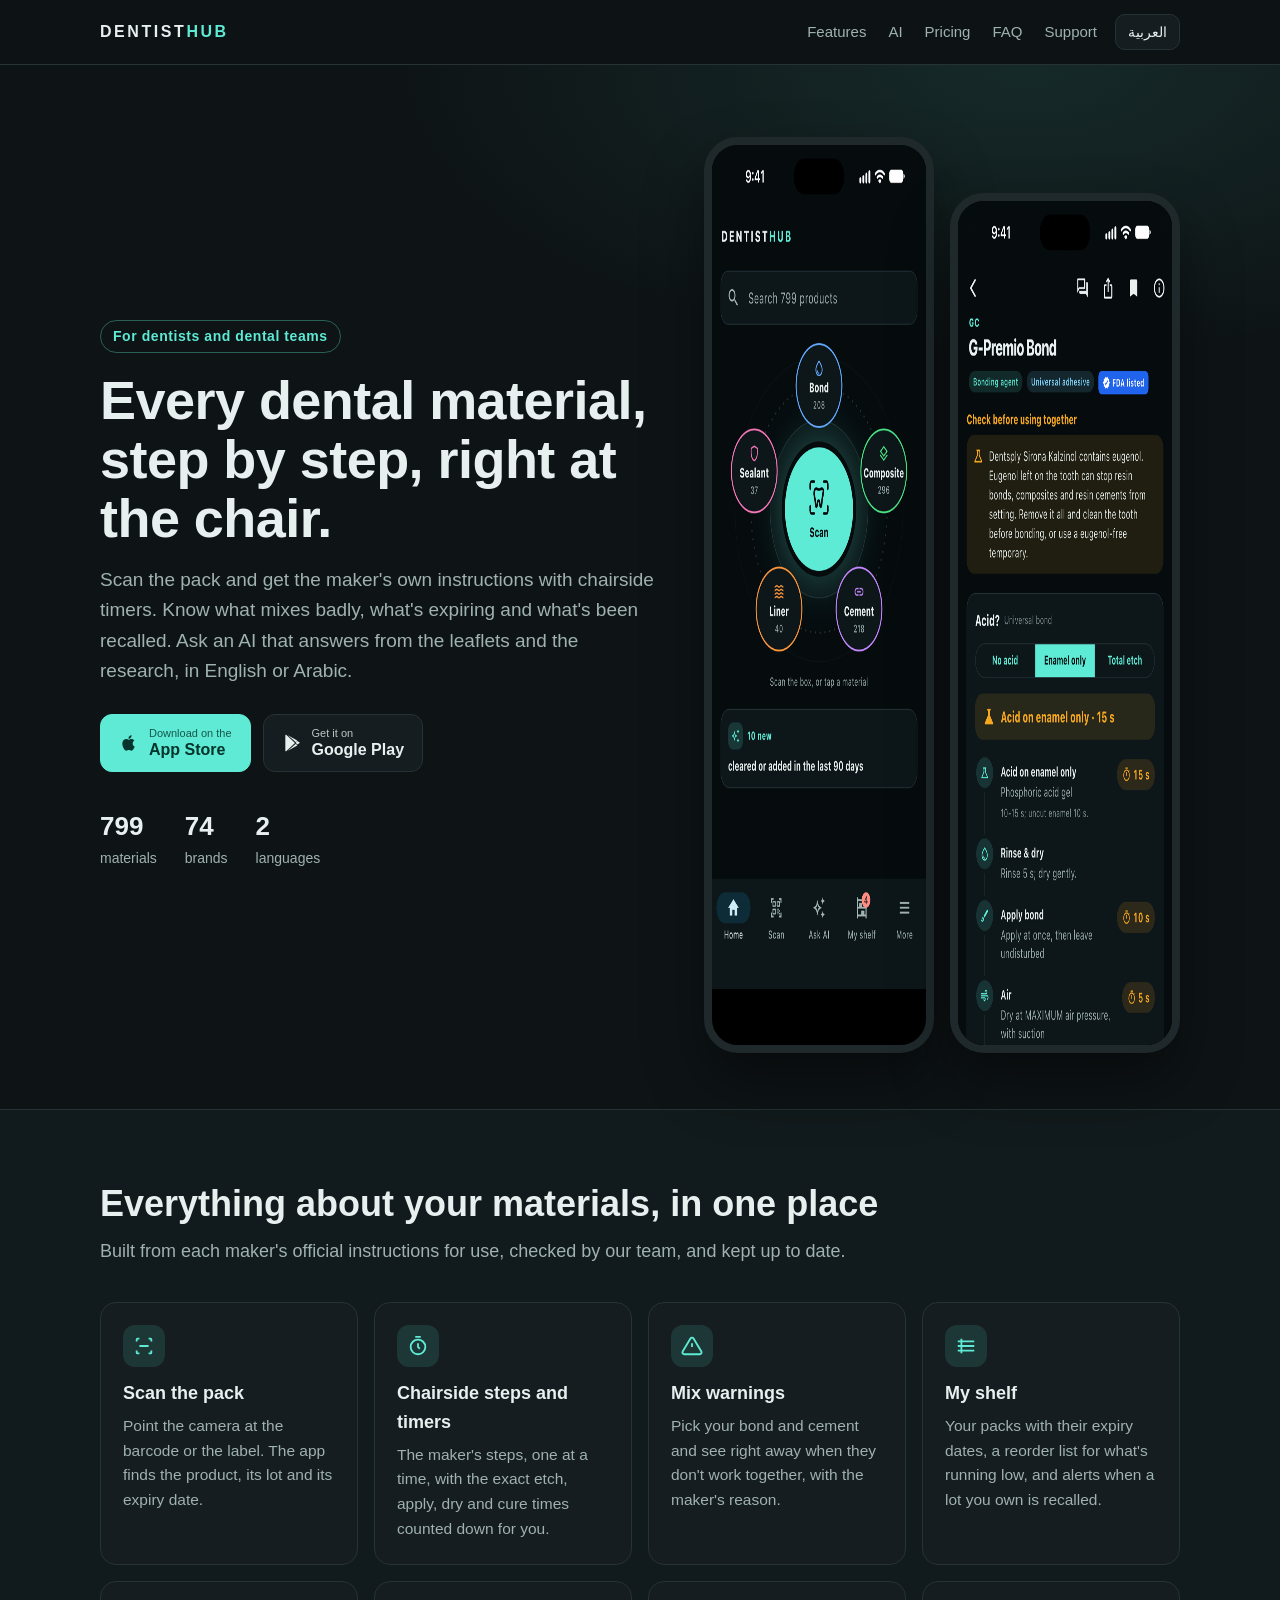
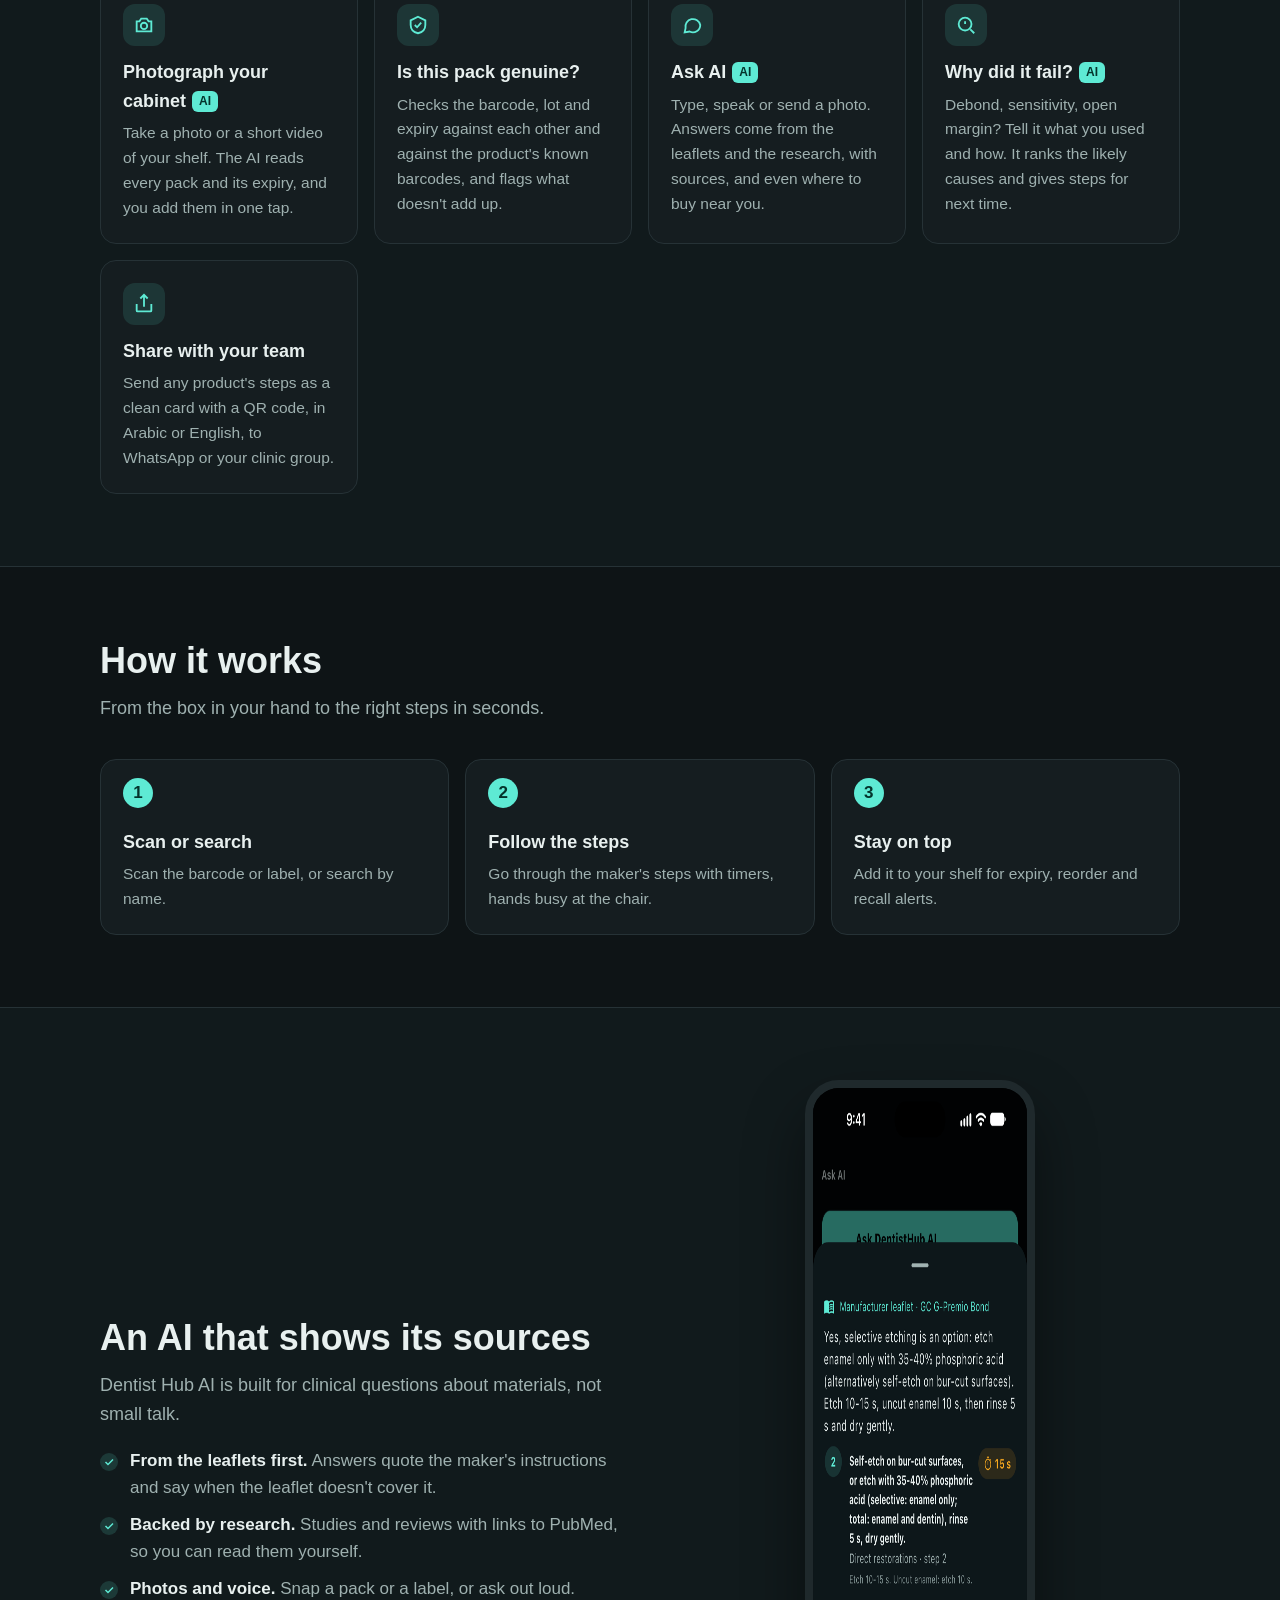
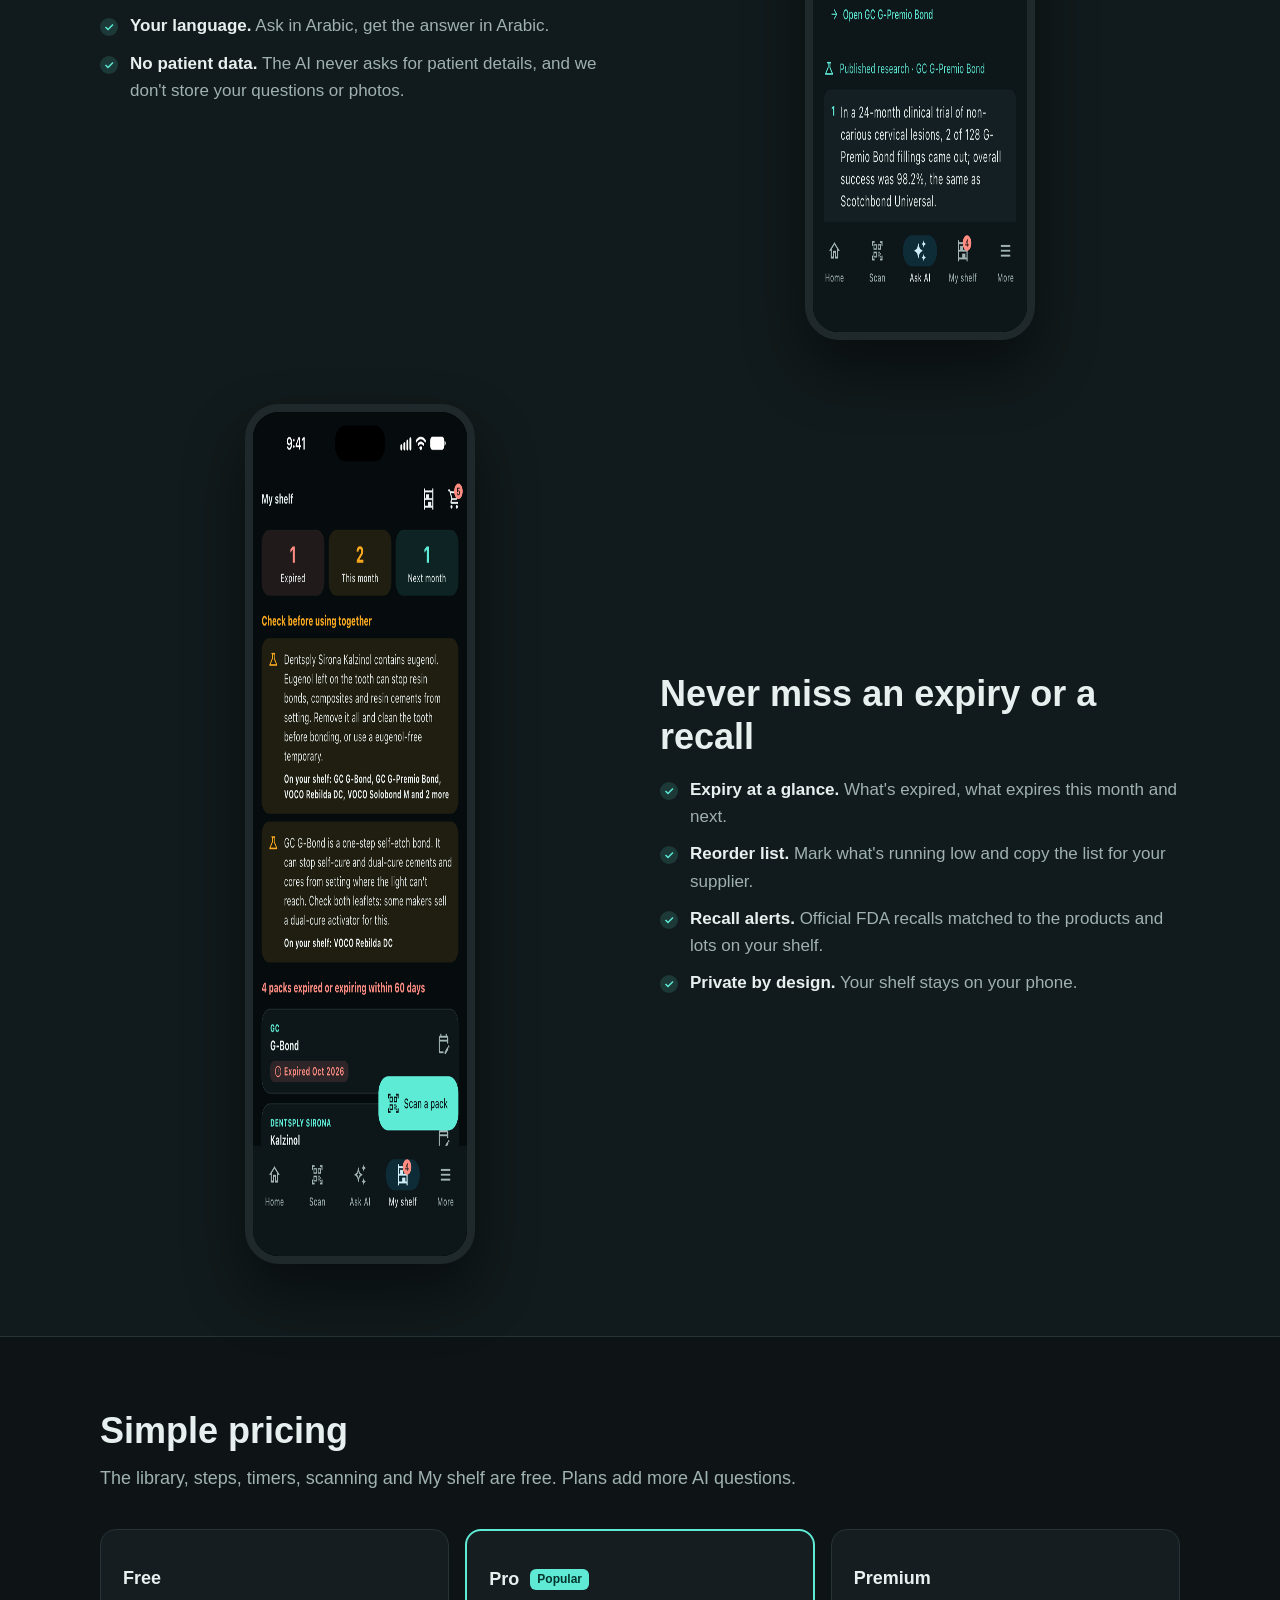
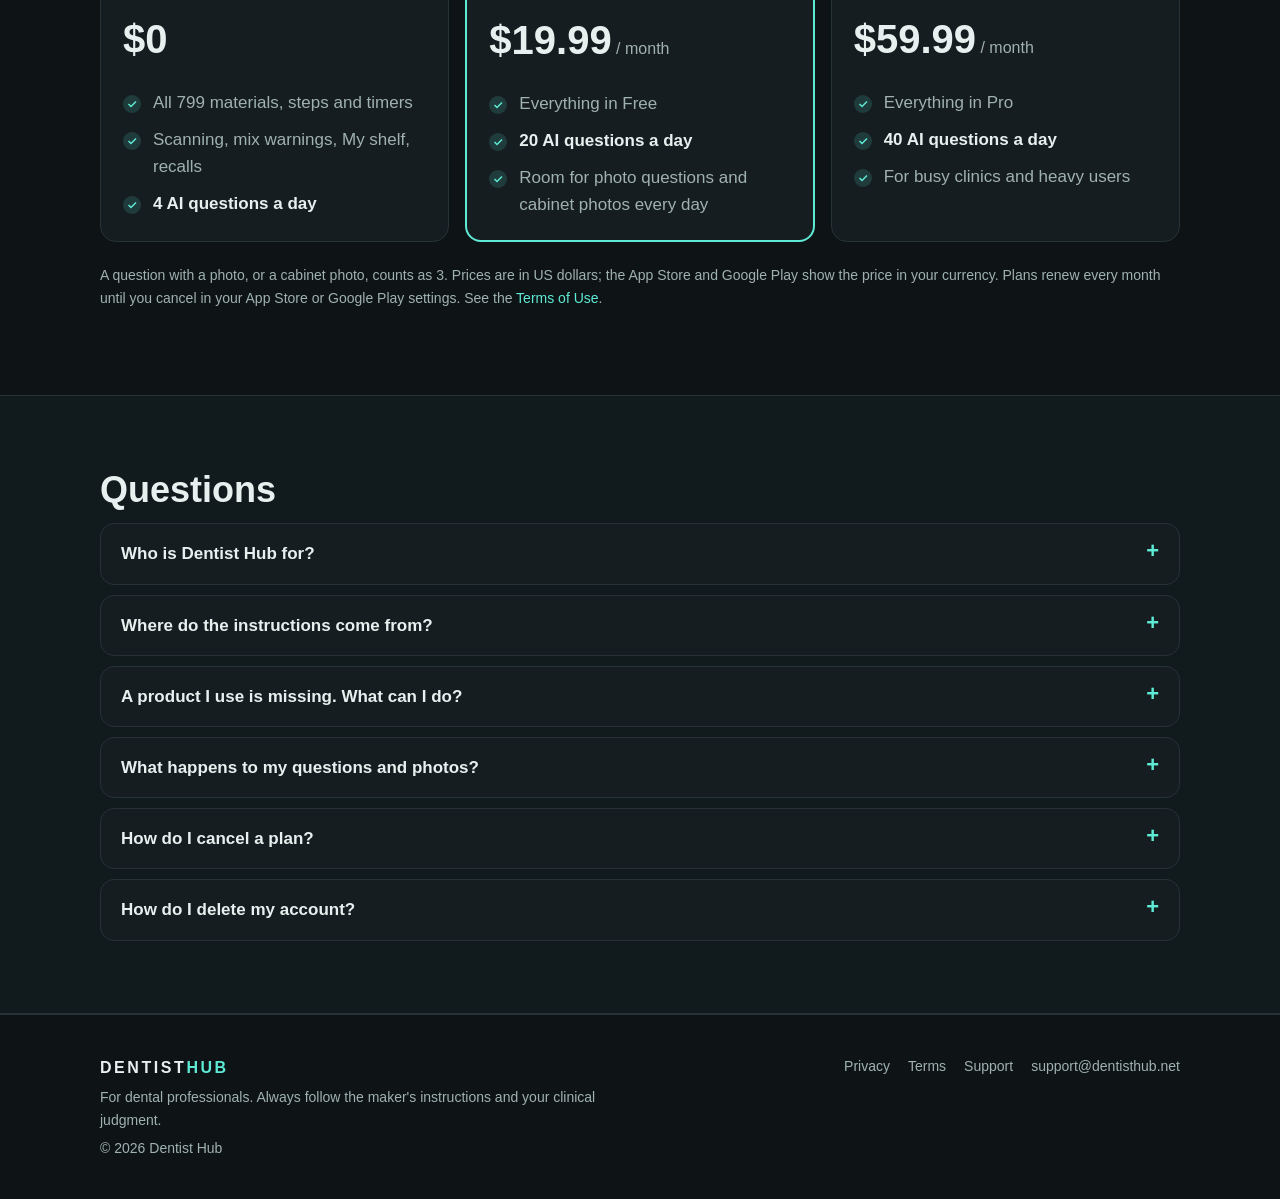
==== index.html @ 5b574383 "Dentist Hub website" ====
<!doctype html>
<html lang="en" dir="ltr">
<head>
<meta charset="utf-8">
<meta name="viewport" content="width=device-width,initial-scale=1">
<title>Dentist Hub: every dental material, step by step</title>
<meta name="title-en" content="Dentist Hub: every dental material, step by step">
<meta name="title-ar" content="Dentist Hub: كل مادة سنية، خطوة بخطوة">
<meta name="description" content="Scan a dental material and get the maker's steps with chairside timers. 799 materials from 74 brands, mix warnings, expiry and recall alerts, and an AI that answers from the leaflets and the research. English and Arabic.">
<meta name="theme-color" content="#0E1416">
<meta property="og:title" content="Dentist Hub">
<meta property="og:description" content="Every dental material, step by step, right at the chair.">
<meta property="og:image" content="https://dentisthub.net/img/og.png">
<link rel="icon" href="img/icon.png">
<link rel="apple-touch-icon" href="img/icon.png">
<link rel="stylesheet" href="site.css">
<script src="site.js"></script>
</head>
<body>

<header class="top"><div class="wrap">
  <a class="mark" href="/">DENTIST<b>HUB</b></a>
  <nav class="links">
    <a href="#features"><span lang="en">Features</span><span lang="ar">المزايا</span></a>
    <a href="#ai"><span lang="en">AI</span><span lang="ar">الذكاء الاصطناعي</span></a>
    <a href="#pricing"><span lang="en">Pricing</span><span lang="ar">الأسعار</span></a>
    <a href="#faq"><span lang="en">FAQ</span><span lang="ar">أسئلة</span></a>
    <a href="support.html"><span lang="en">Support</span><span lang="ar">الدعم</span></a>
  </nav>
  <button class="lang" data-lang-toggle type="button"><span lang="en">العربية</span><span lang="ar">English</span></button>
</div></header>

<main>
<section class="hero"><div class="wrap">
  <div>
    <span class="eyebrow"><span lang="en">For dentists and dental teams</span><span lang="ar">لأطباء الأسنان وفرقهم</span></span>
    <h1><span lang="en">Every dental material, step by step, right at the chair.</span><span lang="ar">كل مادة سنية، خطوة بخطوة، عند الكرسي.</span></h1>
    <p class="lead">
      <span lang="en">Scan the pack and get the maker's own instructions with chairside timers. Know what mixes badly, what's expiring and what's been recalled. Ask an AI that answers from the leaflets and the research, in English or Arabic.</span>
      <span lang="ar">امسح العبوة واحصل على تعليمات الشركة المصنّعة نفسها مع مؤقتات عند الكرسي. اعرف ما لا يتوافق معًا، وما تقترب صلاحيته من الانتهاء، وما تم سحبه. واسأل ذكاءً اصطناعيًا يجيب من النشرات والأبحاث، بالعربية أو الإنجليزية.</span>
    </p>
    <div class="btns">
      <a class="btn primary" href="https://apps.apple.com/app/id6832690098">
        <svg viewBox="0 0 24 24" fill="currentColor" aria-hidden="true"><path d="M16.4 12.6c0-2.4 2-3.5 2-3.6-1.1-1.6-2.8-1.8-3.4-1.8-1.4-.1-2.8.9-3.5.9-.7 0-1.8-.9-3-.8-1.5 0-3 .9-3.8 2.3-1.6 2.8-.4 7 1.2 9.3.8 1.1 1.7 2.4 2.9 2.3 1.2 0 1.6-.7 3-.7s1.8.7 3 .7c1.3 0 2.1-1.1 2.8-2.3.9-1.3 1.3-2.6 1.3-2.6s-2.5-1-2.5-3.7zM14.1 5.6c.6-.8 1.1-1.9 1-3-.9 0-2.1.6-2.7 1.4-.6.7-1.1 1.8-1 2.9 1 .1 2.1-.5 2.7-1.3z"/></svg>
        <span><small lang="en">Download on the</small><small lang="ar">حمّله من</small>App Store</span>
      </a>
      <a class="btn" href="https://play.google.com/store/apps/details?id=app.dentisthub.dentist_hub">
        <svg viewBox="0 0 24 24" fill="currentColor" aria-hidden="true"><path d="M4 2.8v18.4c0 .5.5.8 1 .6l10.6-9.7L5 2.2c-.5-.2-1 .1-1 .6zm12.7 8.3L7 2.6l11.3 6.5-1.6 2zm0 1.8l1.6 2L7 21.4l9.7-8.5zm4.1-1.7l-2.5-1.5-1.8 2.1 1.8 2.1 2.5-1.5c.6-.3.6-.9 0-1.2z"/></svg>
        <span><small lang="en">Get it on</small><small lang="ar">احصل عليه من</small>Google Play</span>
      </a>
    </div>
    <div class="stats">
      <div><strong>799</strong><span lang="en">materials</span><span lang="ar">مادة</span></div>
      <div><strong>74</strong><span lang="en">brands</span><span lang="ar">علامة تجارية</span></div>
      <div><strong>2</strong><span lang="en">languages</span><span lang="ar">لغتان</span></div>
    </div>
  </div>
  <div class="phones">
    <div class="phone"><img src="img/screen-home.png" alt="Dentist Hub home screen" width="390" height="844"></div>
    <div class="phone"><img src="img/screen-steps.png" alt="A product's chairside steps with timers" width="390" height="844"></div>
  </div>
</div></section>

<section id="features" class="alt"><div class="wrap">
  <h2><span lang="en">Everything about your materials, in one place</span><span lang="ar">كل ما يخص موادك في مكان واحد</span></h2>
  <p class="sub"><span lang="en">Built from each maker's official instructions for use, checked by our team, and kept up to date.</span><span lang="ar">مبني على تعليمات الاستخدام الرسمية لكل شركة مصنّعة، يراجعه فريقنا ويُحدَّث باستمرار.</span></p>
  <div class="grid">
    <div class="card"><div class="icon"><svg viewBox="0 0 24 24" fill="none" stroke="currentColor" stroke-width="2"><path d="M4 7V5a1 1 0 011-1h2M17 4h2a1 1 0 011 1v2M20 17v2a1 1 0 01-1 1h-2M7 20H5a1 1 0 01-1-1v-2M7 12h10"/></svg></div>
      <h3><span lang="en">Scan the pack</span><span lang="ar">امسح العبوة</span></h3>
      <p><span lang="en">Point the camera at the barcode or the label. The app finds the product, its lot and its expiry date.</span><span lang="ar">وجّه الكاميرا إلى الباركود أو الملصق، فيتعرّف التطبيق على المنتج ورقم التشغيلة وتاريخ الصلاحية.</span></p></div>
    <div class="card"><div class="icon"><svg viewBox="0 0 24 24" fill="none" stroke="currentColor" stroke-width="2"><circle cx="12" cy="13" r="8"/><path d="M12 9v4l2 2M9 2h6"/></svg></div>
      <h3><span lang="en">Chairside steps and timers</span><span lang="ar">خطوات ومؤقتات عند الكرسي</span></h3>
      <p><span lang="en">The maker's steps, one at a time, with the exact etch, apply, dry and cure times counted down for you.</span><span lang="ar">خطوات الشركة المصنّعة واحدة تلو الأخرى، مع أوقات التخريش والتطبيق والتجفيف والتصليب بعدّ تنازلي.</span></p></div>
    <div class="card"><div class="icon"><svg viewBox="0 0 24 24" fill="none" stroke="currentColor" stroke-width="2"><path d="M12 9v4M12 17h.01M10.3 3.9L1.8 18a2 2 0 001.7 3h17a2 2 0 001.7-3L13.7 3.9a2 2 0 00-3.4 0z"/></svg></div>
      <h3><span lang="en">Mix warnings</span><span lang="ar">تنبيهات عدم التوافق</span></h3>
      <p><span lang="en">Pick your bond and cement and see right away when they don't work together, with the maker's reason.</span><span lang="ar">اختر اللاصق والإسمنت وشاهد فورًا إن كانا لا يعملان معًا، مع سبب الشركة المصنّعة.</span></p></div>
    <div class="card"><div class="icon"><svg viewBox="0 0 24 24" fill="none" stroke="currentColor" stroke-width="2"><path d="M3 7h18M3 12h18M3 17h18M7 4v16"/></svg></div>
      <h3><span lang="en">My shelf</span><span lang="ar">رفّي</span></h3>
      <p><span lang="en">Your packs with their expiry dates, a reorder list for what's running low, and alerts when a lot you own is recalled.</span><span lang="ar">عبواتك وتواريخ صلاحيتها، وقائمة إعادة طلب لما يوشك على النفاد، وتنبيه إذا سُحبت تشغيلة لديك.</span></p></div>
    <div class="card"><div class="icon"><svg viewBox="0 0 24 24" fill="none" stroke="currentColor" stroke-width="2"><path d="M4 8h3l2-3h6l2 3h3v11H4z"/><circle cx="12" cy="13" r="3.5"/></svg></div>
      <h3><span lang="en">Photograph your cabinet</span><span class="tag">AI</span><span lang="ar">صوّر خزانتك</span></h3>
      <p><span lang="en">Take a photo or a short video of your shelf. The AI reads every pack and its expiry, and you add them in one tap.</span><span lang="ar">التقط صورة أو فيديو قصيرًا لرفّك. يقرأ الذكاء الاصطناعي كل عبوة وتاريخ صلاحيتها، وتضيفها بلمسة واحدة.</span></p></div>
    <div class="card"><div class="icon"><svg viewBox="0 0 24 24" fill="none" stroke="currentColor" stroke-width="2"><path d="M12 3l8 4v5c0 5-3.5 8-8 9-4.5-1-8-4-8-9V7z"/><path d="M8.5 12l2.5 2.5 4.5-5"/></svg></div>
      <h3><span lang="en">Is this pack genuine?</span><span lang="ar">هل هذه العبوة أصلية؟</span></h3>
      <p><span lang="en">Checks the barcode, lot and expiry against each other and against the product's known barcodes, and flags what doesn't add up.</span><span lang="ar">يطابق الباركود ورقم التشغيلة وتاريخ الصلاحية مع بعضها ومع الباركودات المعروفة للمنتج، وينبّهك لما لا يتطابق.</span></p></div>
    <div class="card"><div class="icon"><svg viewBox="0 0 24 24" fill="none" stroke="currentColor" stroke-width="2"><path d="M21 12a8 8 0 01-11.6 7.1L4 20l1-4.6A8 8 0 1121 12z"/></svg></div>
      <h3><span lang="en">Ask AI</span><span class="tag">AI</span><span lang="ar">اسأل الذكاء الاصطناعي</span></h3>
      <p><span lang="en">Type, speak or send a photo. Answers come from the leaflets and the research, with sources, and even where to buy near you.</span><span lang="ar">اكتب أو تحدّث أو أرسل صورة. تأتي الإجابات من النشرات والأبحاث مع المصادر، وحتى أماكن الشراء القريبة منك.</span></p></div>
    <div class="card"><div class="icon"><svg viewBox="0 0 24 24" fill="none" stroke="currentColor" stroke-width="2"><circle cx="11" cy="11" r="7"/><path d="M21 21l-4.3-4.3M11 8v3M11 14h.01"/></svg></div>
      <h3><span lang="en">Why did it fail?</span><span class="tag">AI</span><span lang="ar">لماذا فشلت الحشوة؟</span></h3>
      <p><span lang="en">Debond, sensitivity, open margin? Tell it what you used and how. It ranks the likely causes and gives steps for next time.</span><span lang="ar">انفصال أو حساسية أو حافة مفتوحة؟ أخبره بما استخدمت وكيف، فيرتّب الأسباب المحتملة ويعطيك خطوات للمرة القادمة.</span></p></div>
    <div class="card"><div class="icon"><svg viewBox="0 0 24 24" fill="none" stroke="currentColor" stroke-width="2"><path d="M4 12v7a1 1 0 001 1h14a1 1 0 001-1v-7M16 6l-4-4-4 4M12 2v13"/></svg></div>
      <h3><span lang="en">Share with your team</span><span lang="ar">شاركها مع فريقك</span></h3>
      <p><span lang="en">Send any product's steps as a clean card with a QR code, in Arabic or English, to WhatsApp or your clinic group.</span><span lang="ar">أرسل خطوات أي منتج كبطاقة أنيقة مع رمز QR، بالعربية أو الإنجليزية، إلى واتساب أو مجموعة عيادتك.</span></p></div>
  </div>
</div></section>

<section><div class="wrap">
  <h2><span lang="en">How it works</span><span lang="ar">كيف يعمل</span></h2>
  <p class="sub"><span lang="en">From the box in your hand to the right steps in seconds.</span><span lang="ar">من العبوة في يدك إلى الخطوات الصحيحة في ثوانٍ.</span></p>
  <div class="steps">
    <div class="card step"><h3><span lang="en">Scan or search</span><span lang="ar">امسح أو ابحث</span></h3><p><span lang="en">Scan the barcode or label, or search by name.</span><span lang="ar">امسح الباركود أو الملصق، أو ابحث بالاسم.</span></p></div>
    <div class="card step"><h3><span lang="en">Follow the steps</span><span lang="ar">اتبع الخطوات</span></h3><p><span lang="en">Go through the maker's steps with timers, hands busy at the chair.</span><span lang="ar">اتبع خطوات الشركة المصنّعة مع المؤقتات ويداك مشغولتان عند الكرسي.</span></p></div>
    <div class="card step"><h3><span lang="en">Stay on top</span><span lang="ar">ابقَ على اطلاع</span></h3><p><span lang="en">Add it to your shelf for expiry, reorder and recall alerts.</span><span lang="ar">أضفها إلى رفّك لتنبيهات الصلاحية وإعادة الطلب والسحب.</span></p></div>
  </div>
</div></section>

<section id="ai" class="alt"><div class="wrap">
  <div class="split">
    <div>
      <h2><span lang="en">An AI that shows its sources</span><span lang="ar">ذكاء اصطناعي يُظهر مصادره</span></h2>
      <p class="sub" style="margin-bottom:0"><span lang="en">Dentist Hub AI is built for clinical questions about materials, not small talk.</span><span lang="ar">ذكاء Dentist Hub الاصطناعي مصمّم للأسئلة السريرية عن المواد، لا للدردشة.</span></p>
      <ul class="checks">
        <li><span lang="en"><b>From the leaflets first.</b> Answers quote the maker's instructions and say when the leaflet doesn't cover it.</span><span lang="ar"><b>من النشرات أولًا.</b> تقتبس الإجابات تعليمات الشركة المصنّعة وتقول إن لم تذكر النشرة ذلك.</span></li>
        <li><span lang="en"><b>Backed by research.</b> Studies and reviews with links to PubMed, so you can read them yourself.</span><span lang="ar"><b>مدعوم بالأبحاث.</b> دراسات ومراجعات مع روابط PubMed لتقرأها بنفسك.</span></li>
        <li><span lang="en"><b>Photos and voice.</b> Snap a pack or a label, or ask out loud.</span><span lang="ar"><b>صور وصوت.</b> صوّر عبوة أو ملصقًا، أو اسأل بصوتك.</span></li>
        <li><span lang="en"><b>Your language.</b> Ask in Arabic, get the answer in Arabic.</span><span lang="ar"><b>بلغتك.</b> اسأل بالعربية واحصل على الإجابة بالعربية.</span></li>
        <li><span lang="en"><b>No patient data.</b> The AI never asks for patient details, and we don't store your questions or photos.</span><span lang="ar"><b>بدون بيانات مرضى.</b> لا يطلب الذكاء الاصطناعي أي بيانات عن المرضى، ولا نحفظ أسئلتك أو صورك.</span></li>
      </ul>
    </div>
    <div class="phone"><img src="img/screen-ai.png" alt="An AI answer with steps and sources" width="390" height="844"></div>
  </div>
  <div class="split flip">
    <div class="phone"><img src="img/screen-shelf.png" alt="My shelf with expiry dates" width="390" height="844"></div>
    <div>
      <h2><span lang="en">Never miss an expiry or a recall</span><span lang="ar">لا تفوّت انتهاء صلاحية أو سحب منتج</span></h2>
      <ul class="checks">
        <li><span lang="en"><b>Expiry at a glance.</b> What's expired, what expires this month and next.</span><span lang="ar"><b>الصلاحية بنظرة.</b> ما انتهت صلاحيته، وما ينتهي هذا الشهر والشهر القادم.</span></li>
        <li><span lang="en"><b>Reorder list.</b> Mark what's running low and copy the list for your supplier.</span><span lang="ar"><b>قائمة إعادة الطلب.</b> علّم ما يوشك على النفاد وانسخ القائمة للمورّد.</span></li>
        <li><span lang="en"><b>Recall alerts.</b> Official FDA recalls matched to the products and lots on your shelf.</span><span lang="ar"><b>تنبيهات السحب.</b> سحوبات FDA الرسمية مطابقة للمنتجات والتشغيلات على رفّك.</span></li>
        <li><span lang="en"><b>Private by design.</b> Your shelf stays on your phone.</span><span lang="ar"><b>خصوصية من الأساس.</b> رفّك يبقى على هاتفك.</span></li>
      </ul>
    </div>
  </div>
</div></section>

<section id="pricing"><div class="wrap">
  <h2><span lang="en">Simple pricing</span><span lang="ar">أسعار بسيطة</span></h2>
  <p class="sub"><span lang="en">The library, steps, timers, scanning and My shelf are free. Plans add more AI questions.</span><span lang="ar">المكتبة والخطوات والمؤقتات والمسح ورفّي مجانية. الخطط تضيف أسئلة ذكاء اصطناعي أكثر.</span></p>
  <div class="plans">
    <div class="card plan">
      <h3><span lang="en">Free</span><span lang="ar">مجاني</span></h3>
      <div class="price">$0</div>
      <ul class="checks">
        <li><span lang="en">All 799 materials, steps and timers</span><span lang="ar">جميع المواد الـ799 وخطواتها ومؤقتاتها</span></li>
        <li><span lang="en">Scanning, mix warnings, My shelf, recalls</span><span lang="ar">المسح وتنبيهات التوافق ورفّي والسحوبات</span></li>
        <li><span lang="en"><b>4 AI questions a day</b></span><span lang="ar"><b>4 أسئلة ذكاء اصطناعي يوميًا</b></span></li>
      </ul>
    </div>
    <div class="card plan best">
      <h3><span lang="en">Pro</span><span lang="ar">برو</span> <span class="tag"><span lang="en">Popular</span><span lang="ar">الأكثر طلبًا</span></span></h3>
      <div class="price">$19.99<small><span lang="en"> / month</span><span lang="ar"> / شهريًا</span></small></div>
      <ul class="checks">
        <li><span lang="en">Everything in Free</span><span lang="ar">كل ما في المجاني</span></li>
        <li><span lang="en"><b>20 AI questions a day</b></span><span lang="ar"><b>20 سؤال ذكاء اصطناعي يوميًا</b></span></li>
        <li><span lang="en">Room for photo questions and cabinet photos every day</span><span lang="ar">مساحة لأسئلة الصور وتصوير الخزانة كل يوم</span></li>
      </ul>
    </div>
    <div class="card plan">
      <h3><span lang="en">Premium</span><span lang="ar">بريميوم</span></h3>
      <div class="price">$59.99<small><span lang="en"> / month</span><span lang="ar"> / شهريًا</span></small></div>
      <ul class="checks">
        <li><span lang="en">Everything in Pro</span><span lang="ar">كل ما في برو</span></li>
        <li><span lang="en"><b>40 AI questions a day</b></span><span lang="ar"><b>40 سؤال ذكاء اصطناعي يوميًا</b></span></li>
        <li><span lang="en">For busy clinics and heavy users</span><span lang="ar">للعيادات المزدحمة والاستخدام المكثّف</span></li>
      </ul>
    </div>
  </div>
  <p class="fine"><span lang="en">A question with a photo, or a cabinet photo, counts as 3. Prices are in US dollars; the App Store and Google Play show the price in your currency. Plans renew every month until you cancel in your App Store or Google Play settings. See the <a href="terms.html">Terms of Use</a>.</span><span lang="ar">السؤال الذي يتضمن صورة، أو تصوير الخزانة، يُحسب بثلاثة أسئلة. الأسعار بالدولار الأمريكي، ويعرض App Store وGoogle Play السعر بعملتك. تتجدد الخطط شهريًا حتى تلغيها من إعدادات App Store أو Google Play. راجع <a href="terms.html">شروط الاستخدام</a>.</span></p>
</div></section>

<section id="faq" class="alt"><div class="wrap">
  <h2><span lang="en">Questions</span><span lang="ar">أسئلة شائعة</span></h2>
  <details><summary><span lang="en">Who is Dentist Hub for?</span><span lang="ar">لمن Dentist Hub؟</span></summary>
    <p><span lang="en">Dentists, dental students, assistants and clinic teams. It's a reference tool for professionals; it doesn't diagnose and doesn't replace your clinical judgment or the maker's instructions.</span><span lang="ar">لأطباء الأسنان وطلاب طب الأسنان والمساعدين وفرق العيادات. هو أداة مرجعية للمختصين، لا يشخّص ولا يحل محل حكمك السريري أو تعليمات الشركة المصنّعة.</span></p></details>
  <details><summary><span lang="en">Where do the instructions come from?</span><span lang="ar">من أين تأتي التعليمات؟</span></summary>
    <p><span lang="en">From each maker's official instructions for use (the leaflet in the box), checked by our team. Every product page shows its source.</span><span lang="ar">من تعليمات الاستخدام الرسمية لكل شركة مصنّعة (النشرة داخل العلبة)، ويراجعها فريقنا. تعرض كل صفحة منتج مصدرها.</span></p></details>
  <details><summary><span lang="en">A product I use is missing. What can I do?</span><span lang="ar">منتج أستخدمه غير موجود. ماذا أفعل؟</span></summary>
    <p><span lang="en">Tap "Request a product" in the app and add a photo of the box if you can. We add the most requested products first.</span><span lang="ar">اضغط "اطلب منتجًا" في التطبيق وأضف صورة للعلبة إن أمكن. نضيف المنتجات الأكثر طلبًا أولًا.</span></p></details>
  <details><summary><span lang="en">What happens to my questions and photos?</span><span lang="ar">ماذا يحدث لأسئلتي وصوري؟</span></summary>
    <p><span lang="en">They're sent to our AI provider to write the answer and aren't stored by us. We only keep counts, such as how many questions you asked today. Read the <a href="privacy.html">Privacy Policy</a>.</span><span lang="ar">تُرسل إلى مزوّد الذكاء الاصطناعي لكتابة الإجابة ولا نحفظها. نحتفظ فقط بأرقام مثل عدد أسئلتك اليوم. اقرأ <a href="privacy.html">سياسة الخصوصية</a>.</span></p></details>
  <details><summary><span lang="en">How do I cancel a plan?</span><span lang="ar">كيف ألغي الاشتراك؟</span></summary>
    <p><span lang="en">On iPhone: Settings → your name → Subscriptions. On Android: Google Play → Payments and subscriptions → Subscriptions. You keep the plan until the end of the paid month.</span><span lang="ar">على iPhone: الإعدادات ← اسمك ← الاشتراكات. على Android: Google Play ← الدفعات والاشتراكات ← الاشتراكات. يبقى اشتراكك فعّالًا حتى نهاية الشهر المدفوع.</span></p></details>
  <details><summary><span lang="en">How do I delete my account?</span><span lang="ar">كيف أحذف حسابي؟</span></summary>
    <p><span lang="en">In the app: More → My details → Delete my account. Your account and details are deleted from our servers.</span><span lang="ar">في التطبيق: المزيد ← بياناتي ← حذف حسابي. يُحذف حسابك وبياناتك من خوادمنا.</span></p></details>
</div></section>
</main>

<footer class="foot"><div class="wrap">
  <div>
    <a class="mark" href="/">DENTIST<b>HUB</b></a>
    <p><span lang="en">For dental professionals. Always follow the maker's instructions and your clinical judgment.</span><span lang="ar">للمختصين في طب الأسنان. اتبع دائمًا تعليمات الشركة المصنّعة وحكمك السريري.</span></p>
    <p>© <span data-year>2026</span> Dentist Hub</p>
  </div>
  <nav>
    <a href="privacy.html"><span lang="en">Privacy</span><span lang="ar">الخصوصية</span></a>
    <a href="terms.html"><span lang="en">Terms</span><span lang="ar">الشروط</span></a>
    <a href="support.html"><span lang="en">Support</span><span lang="ar">الدعم</span></a>
    <a href="mailto:support@dentisthub.net">support@dentisthub.net</a>
  </nav>
</div></footer>
</body>
</html>
---- site.css ----
/* Dentist Hub website: Night mint, the app's own colours. */
:root {
  --ink: #0E1416; --ink-2: #111A1C; --panel: #151D20; --panel-2: #1C2629; --line: #263236;
  --text: #E8F0EF; --muted: #9FB1B0; --mint: #5EEAD4; --mint-ink: #04342C; --amber: #F5A524;
  --radius: 16px; --max: 1120px;
}
* { box-sizing: border-box; }
html { scroll-behavior: smooth; }
body {
  margin: 0; background: var(--ink); color: var(--text);
  font: 17px/1.6 -apple-system, BlinkMacSystemFont, "Segoe UI", Roboto, "Noto Sans Arabic", "Geeza Pro", sans-serif;
  -webkit-font-smoothing: antialiased;
}
html[lang=en] body [lang=ar], html[lang=ar] body [lang=en] { display: none !important; }
a { color: var(--mint); text-decoration: none; }
a:hover { text-decoration: underline; }
img { max-width: 100%; display: block; }
.wrap { max-width: var(--max); margin: 0 auto; padding: 0 20px; }

/* Header */
header.top { position: sticky; top: 0; z-index: 10; background: rgba(14, 20, 22, .88); backdrop-filter: saturate(140%) blur(10px); border-bottom: 1px solid var(--line); }
header.top .wrap { display: flex; align-items: center; gap: 18px; height: 64px; }
.mark { font-weight: 900; letter-spacing: .16em; font-size: 16px; color: var(--text); direction: ltr; white-space: nowrap; }
.mark b { color: var(--mint); font-weight: 900; }
.mark:hover { text-decoration: none; }
nav.links { display: flex; gap: 22px; margin-inline-start: auto; font-size: 15px; }
nav.links a { color: var(--muted); }
nav.links a:hover { color: var(--text); text-decoration: none; }
.lang { background: var(--panel); color: var(--text); border: 1px solid var(--line); border-radius: 10px; padding: 6px 12px; font: inherit; font-size: 14px; cursor: pointer; }
.lang:hover { border-color: var(--mint); }
@media (max-width: 760px) { nav.links { display: none; } .lang { margin-inline-start: auto; } }

/* Buttons */
.btns { display: flex; gap: 12px; flex-wrap: wrap; }
.btn { display: inline-flex; align-items: center; gap: 10px; border-radius: 12px; padding: 12px 18px; font-weight: 700; font-size: 16px; border: 1px solid var(--line); color: var(--text); background: var(--panel); }
.btn:hover { text-decoration: none; border-color: var(--mint); }
.btn.primary { background: var(--mint); color: var(--mint-ink); border-color: var(--mint); }
.btn.primary:hover { filter: brightness(1.05); }
.btn svg { width: 20px; height: 20px; flex: none; }
.btn small { display: block; font-size: 11px; font-weight: 500; opacity: .8; line-height: 1.1; }
.btn span { line-height: 1.2; }

/* Hero */
.hero { padding: 72px 0 56px; background: radial-gradient(900px 420px at 80% 0%, rgba(94, 234, 212, .10), transparent 70%); }
.hero .wrap { display: grid; grid-template-columns: 1.1fr .9fr; gap: 48px; align-items: center; }
.eyebrow { display: inline-block; color: var(--mint); font-size: 14px; font-weight: 700; letter-spacing: .04em; border: 1px solid rgba(94, 234, 212, .35); border-radius: 999px; padding: 4px 12px; }
h1 { font-size: clamp(34px, 5vw, 54px); line-height: 1.1; margin: 18px 0 16px; letter-spacing: -.01em; }
html[lang=ar] h1 { letter-spacing: 0; line-height: 1.3; }
.lead { color: var(--muted); font-size: 19px; margin: 0 0 28px; max-width: 34em; }
.stats { display: flex; gap: 28px; margin-top: 34px; flex-wrap: wrap; }
.stats div { font-size: 14px; color: var(--muted); }
.stats strong { display: block; font-size: 26px; color: var(--text); }
.phones { position: relative; display: flex; justify-content: center; gap: 16px; }
.phone { width: 230px; border-radius: 34px; border: 8px solid #1F292C; background: #000; overflow: hidden; box-shadow: 0 30px 60px rgba(0, 0, 0, .45); }
.phone + .phone { margin-top: 56px; }
@media (max-width: 900px) { .hero .wrap { grid-template-columns: 1fr; } .phone { width: 190px; } }
@media (max-width: 460px) { .phone { width: 150px; border-width: 6px; border-radius: 26px; } }

/* Sections */
section { padding: 72px 0; }
section.alt { background: var(--ink-2); border-top: 1px solid var(--line); border-bottom: 1px solid var(--line); }
h2 { font-size: clamp(26px, 3.4vw, 36px); line-height: 1.2; margin: 0 0 12px; }
.sub { color: var(--muted); margin: 0 0 36px; max-width: 42em; font-size: 18px; }
.grid { display: grid; gap: 16px; grid-template-columns: repeat(auto-fit, minmax(250px, 1fr)); }
.card { background: var(--panel); border: 1px solid var(--line); border-radius: var(--radius); padding: 22px; }
.card h3 { margin: 12px 0 6px; font-size: 18px; }
.card p { margin: 0; color: var(--muted); font-size: 15.5px; }
.icon { width: 42px; height: 42px; border-radius: 12px; display: grid; place-items: center; background: rgba(94, 234, 212, .12); color: var(--mint); }
.icon svg { width: 22px; height: 22px; }
.tag { display: inline-block; font-size: 12px; font-weight: 700; color: var(--mint-ink); background: var(--mint); border-radius: 6px; padding: 1px 7px; margin-inline-start: 6px; vertical-align: 2px; }

/* Steps */
.steps { counter-reset: s; display: grid; gap: 16px; grid-template-columns: repeat(auto-fit, minmax(240px, 1fr)); }
.step { counter-increment: s; position: relative; padding-top: 56px; }
.step::before { content: counter(s); position: absolute; top: 18px; inset-inline-start: 22px; width: 30px; height: 30px; border-radius: 50%; background: var(--mint); color: var(--mint-ink); font-weight: 800; display: grid; place-items: center; }

/* Split rows */
.split { display: grid; grid-template-columns: 1fr 1fr; gap: 40px; align-items: center; }
.split + .split { margin-top: 64px; }
.split .phone { margin: 0 auto; }
.checks { list-style: none; padding: 0; margin: 18px 0 0; display: grid; gap: 10px; }
.checks li { padding-inline-start: 30px; position: relative; color: var(--muted); }
.checks li::before { content: ""; position: absolute; inset-inline-start: 0; top: 6px; width: 18px; height: 18px; border-radius: 50%; background: rgba(94, 234, 212, .15) url("data:image/svg+xml,%3Csvg xmlns='http://www.w3.org/2000/svg' viewBox='0 0 24 24' fill='none' stroke='%235EEAD4' stroke-width='3'%3E%3Cpath d='M5 12l5 5L20 7'/%3E%3C/svg%3E") center/12px no-repeat; }
.checks b { color: var(--text); }
@media (max-width: 860px) { .split { grid-template-columns: 1fr; } .split.flip .phone { order: -1; } }

/* Pricing */
.plans { display: grid; gap: 16px; grid-template-columns: repeat(auto-fit, minmax(250px, 1fr)); align-items: stretch; }
.plan { display: flex; flex-direction: column; }
.plan.best { border: 2px solid var(--mint); }
.price { font-size: 40px; font-weight: 800; margin: 8px 0 0; }
.price small { font-size: 16px; color: var(--muted); font-weight: 500; }
.plan ul { margin: 18px 0 0; }
.fine { color: var(--muted); font-size: 14px; margin-top: 22px; }

/* FAQ */
details { background: var(--panel); border: 1px solid var(--line); border-radius: 14px; padding: 16px 20px; }
details + details { margin-top: 10px; }
summary { cursor: pointer; font-weight: 700; list-style: none; }
summary::-webkit-details-marker { display: none; }
summary::after { content: "+"; float: inline-end; color: var(--mint); font-size: 22px; line-height: 1; }
details[open] summary::after { content: "–"; }
details p { color: var(--muted); margin: 10px 0 0; }

/* Documents (privacy, terms, support) */
.doc { max-width: 780px; padding: 56px 20px 80px; margin: 0 auto; }
.doc h1 { font-size: clamp(30px, 4vw, 40px); }
.doc h2 { font-size: 22px; margin: 36px 0 10px; }
.doc h3 { font-size: 17px; margin: 22px 0 6px; }
.doc p, .doc li { color: #C9D6D5; }
.doc ul { padding-inline-start: 22px; }
.doc li { margin: 6px 0; }
.doc .updated { color: var(--muted); font-size: 14px; }
.doc table { width: 100%; border-collapse: collapse; margin: 14px 0; font-size: 15px; }
.doc th, .doc td { text-align: start; border-bottom: 1px solid var(--line); padding: 10px 8px; vertical-align: top; }
.doc th { color: var(--text); }
.doc td { color: #C9D6D5; }
.note { background: var(--panel); border: 1px solid var(--line); border-inline-start: 3px solid var(--mint); border-radius: 0; padding: 14px 18px; margin: 18px 0; }

/* Footer */
footer.foot { border-top: 1px solid var(--line); padding: 40px 0; color: var(--muted); font-size: 14px; }
footer.foot .wrap { display: flex; flex-wrap: wrap; gap: 18px 36px; align-items: flex-start; justify-content: space-between; }
footer.foot nav { display: flex; gap: 18px; flex-wrap: wrap; }
footer.foot nav a { color: var(--muted); }
footer.foot p { margin: 6px 0 0; max-width: 36em; }
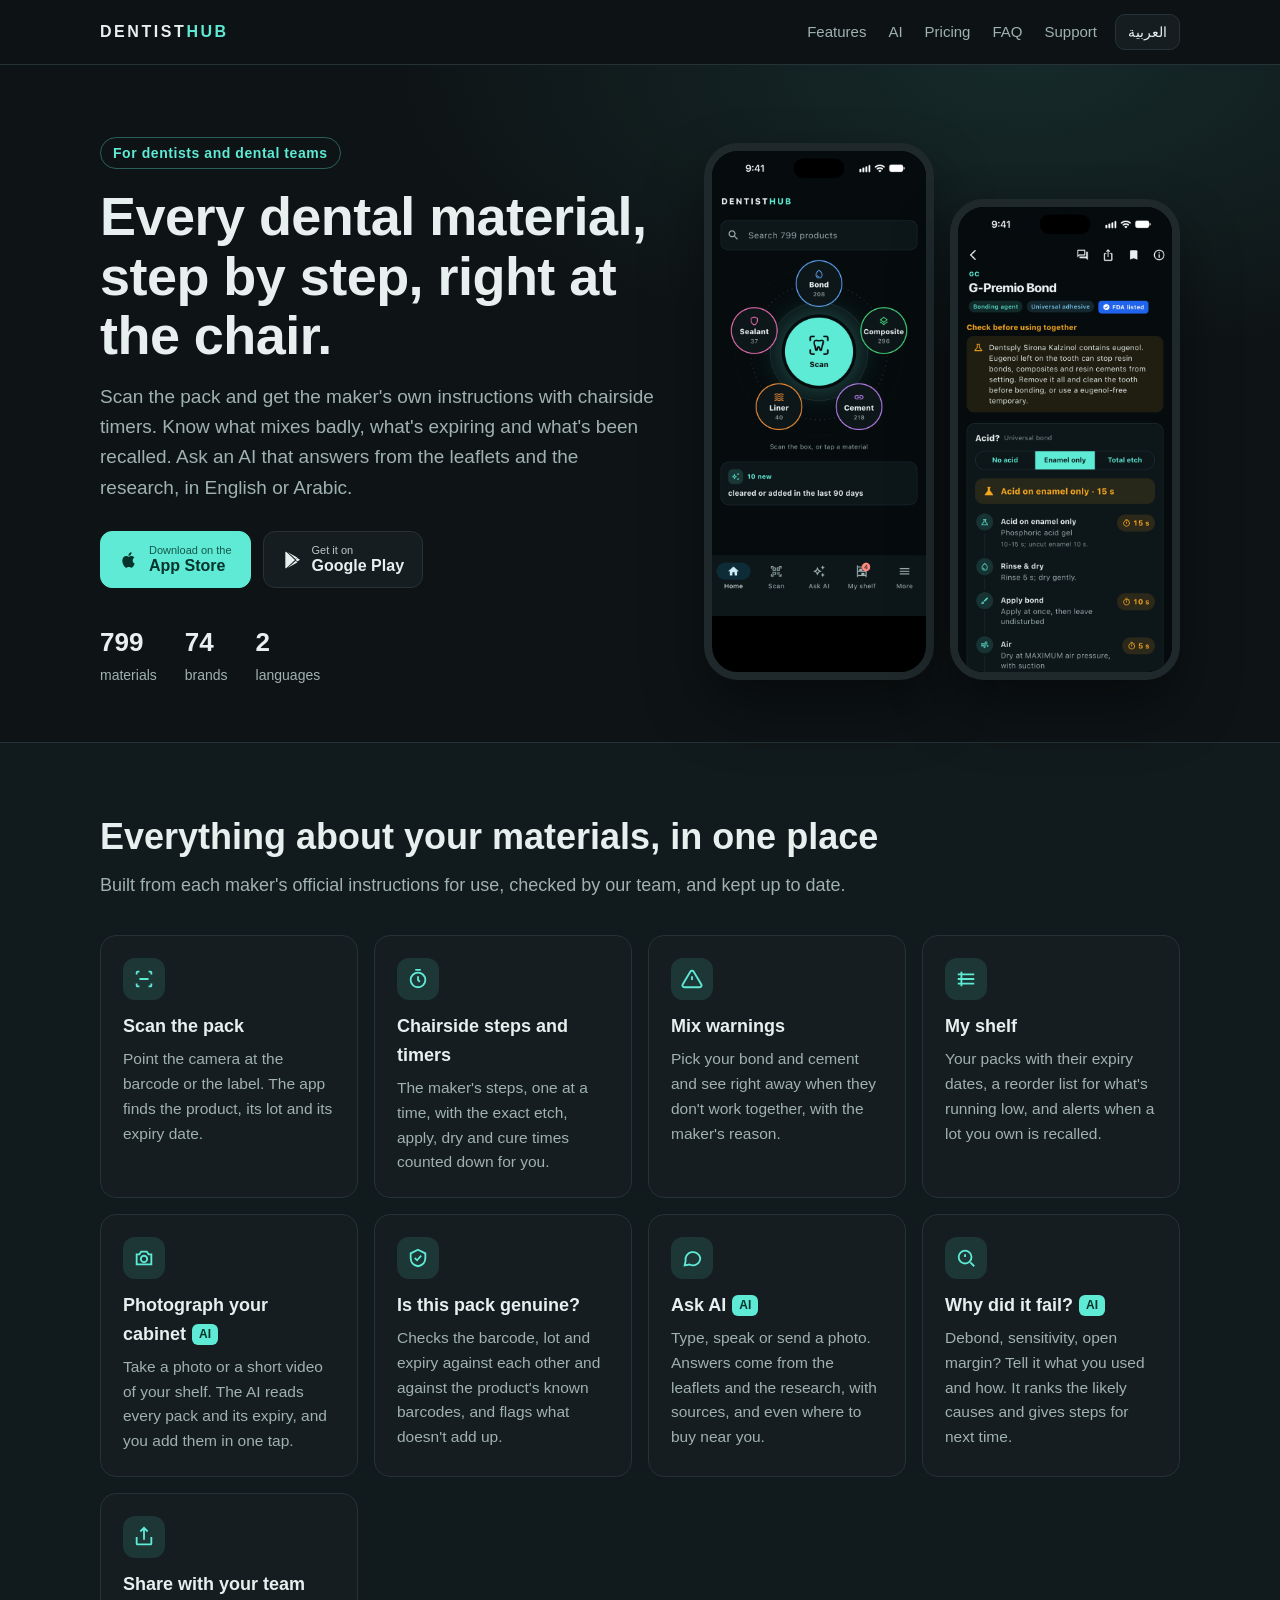
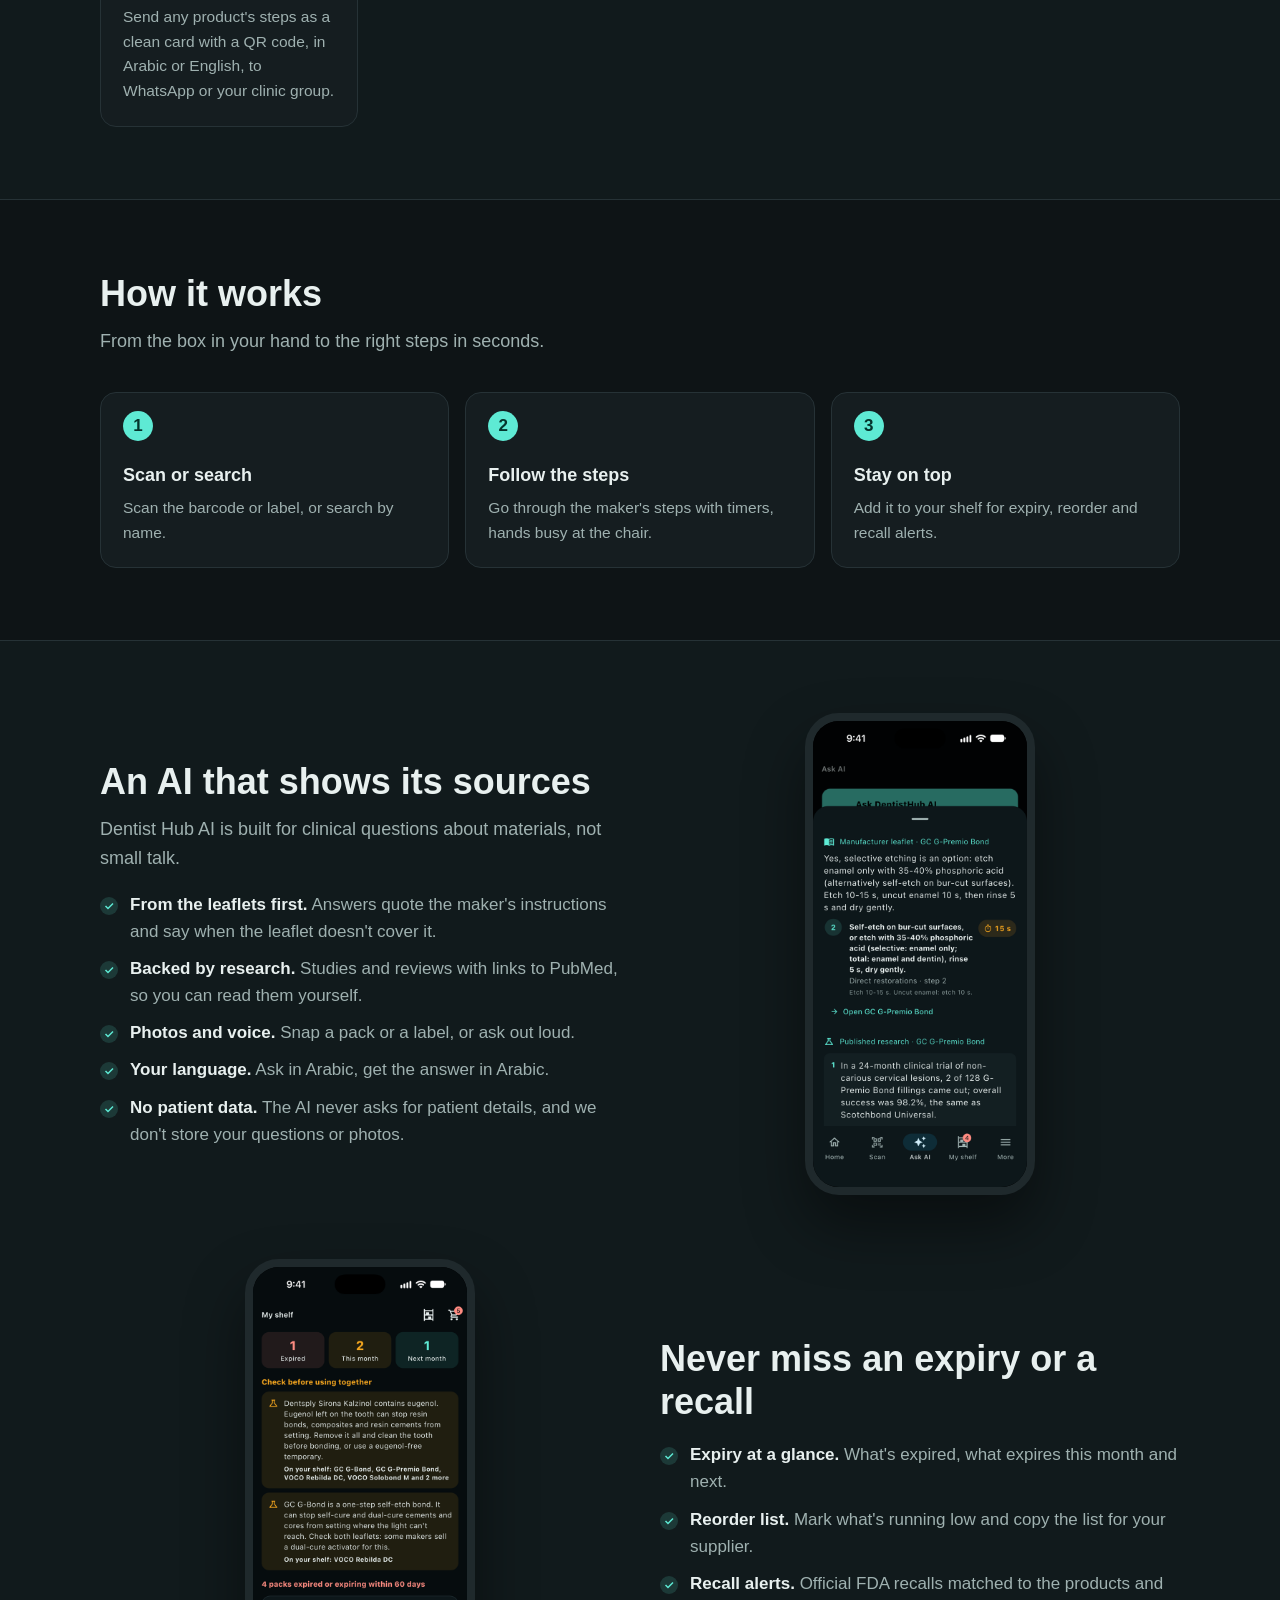
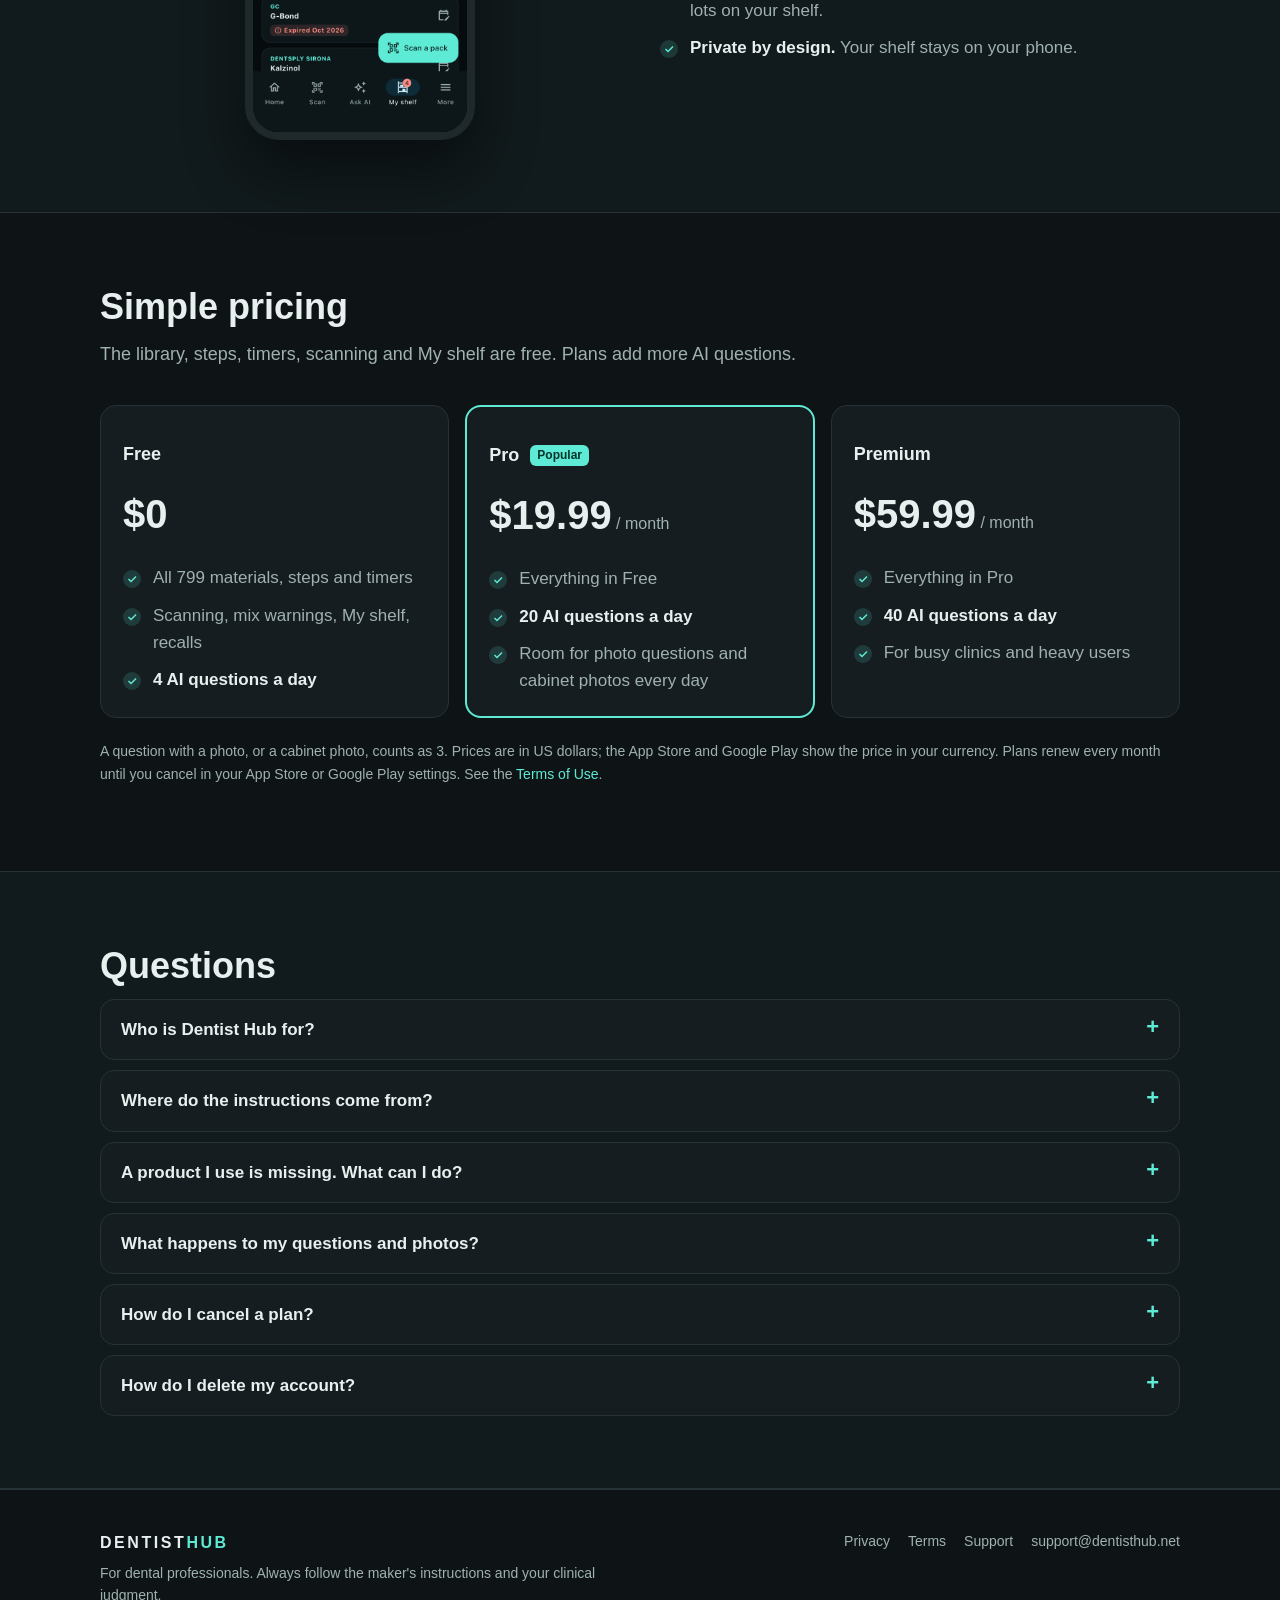
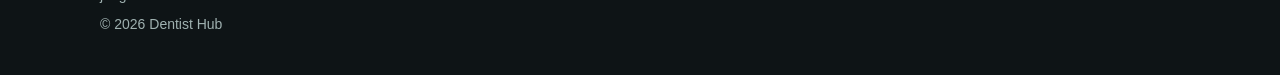
==== commit fd7e27ea: "Keep phone screenshots in proportion" ====
--- a/index.html
+++ b/index.html
@@ -56,8 +56,8 @@
     </div>
   </div>
   <div class="phones">
-    <div class="phone"><img src="img/screen-home.png" alt="Dentist Hub home screen" width="390" height="844"></div>
-    <div class="phone"><img src="img/screen-steps.png" alt="A product's chairside steps with timers" width="390" height="844"></div>
+    <div class="phone"><img src="img/screen-home.png" alt="Dentist Hub home screen" width="598" height="1300"></div>
+    <div class="phone"><img src="img/screen-steps.png" alt="A product's chairside steps with timers" width="598" height="1300"></div>
   </div>
 </div></section>
 
@@ -118,10 +118,10 @@
         <li><span lang="en"><b>No patient data.</b> The AI never asks for patient details, and we don't store your questions or photos.</span><span lang="ar"><b>بدون بيانات مرضى.</b> لا يطلب الذكاء الاصطناعي أي بيانات عن المرضى، ولا نحفظ أسئلتك أو صورك.</span></li>
       </ul>
     </div>
-    <div class="phone"><img src="img/screen-ai.png" alt="An AI answer with steps and sources" width="390" height="844"></div>
+    <div class="phone"><img src="img/screen-ai.png" alt="An AI answer with steps and sources" width="598" height="1300"></div>
   </div>
   <div class="split flip">
-    <div class="phone"><img src="img/screen-shelf.png" alt="My shelf with expiry dates" width="390" height="844"></div>
+    <div class="phone"><img src="img/screen-shelf.png" alt="My shelf with expiry dates" width="598" height="1300"></div>
     <div>
       <h2><span lang="en">Never miss an expiry or a recall</span><span lang="ar">لا تفوّت انتهاء صلاحية أو سحب منتج</span></h2>
       <ul class="checks">
--- a/site.css
+++ b/site.css
@@ -14,7 +14,7 @@
 html[lang=en] body [lang=ar], html[lang=ar] body [lang=en] { display: none !important; }
 a { color: var(--mint); text-decoration: none; }
 a:hover { text-decoration: underline; }
-img { max-width: 100%; display: block; }
+img { max-width: 100%; height: auto; display: block; }
 .wrap { max-width: var(--max); margin: 0 auto; padding: 0 20px; }
 
 /* Header */
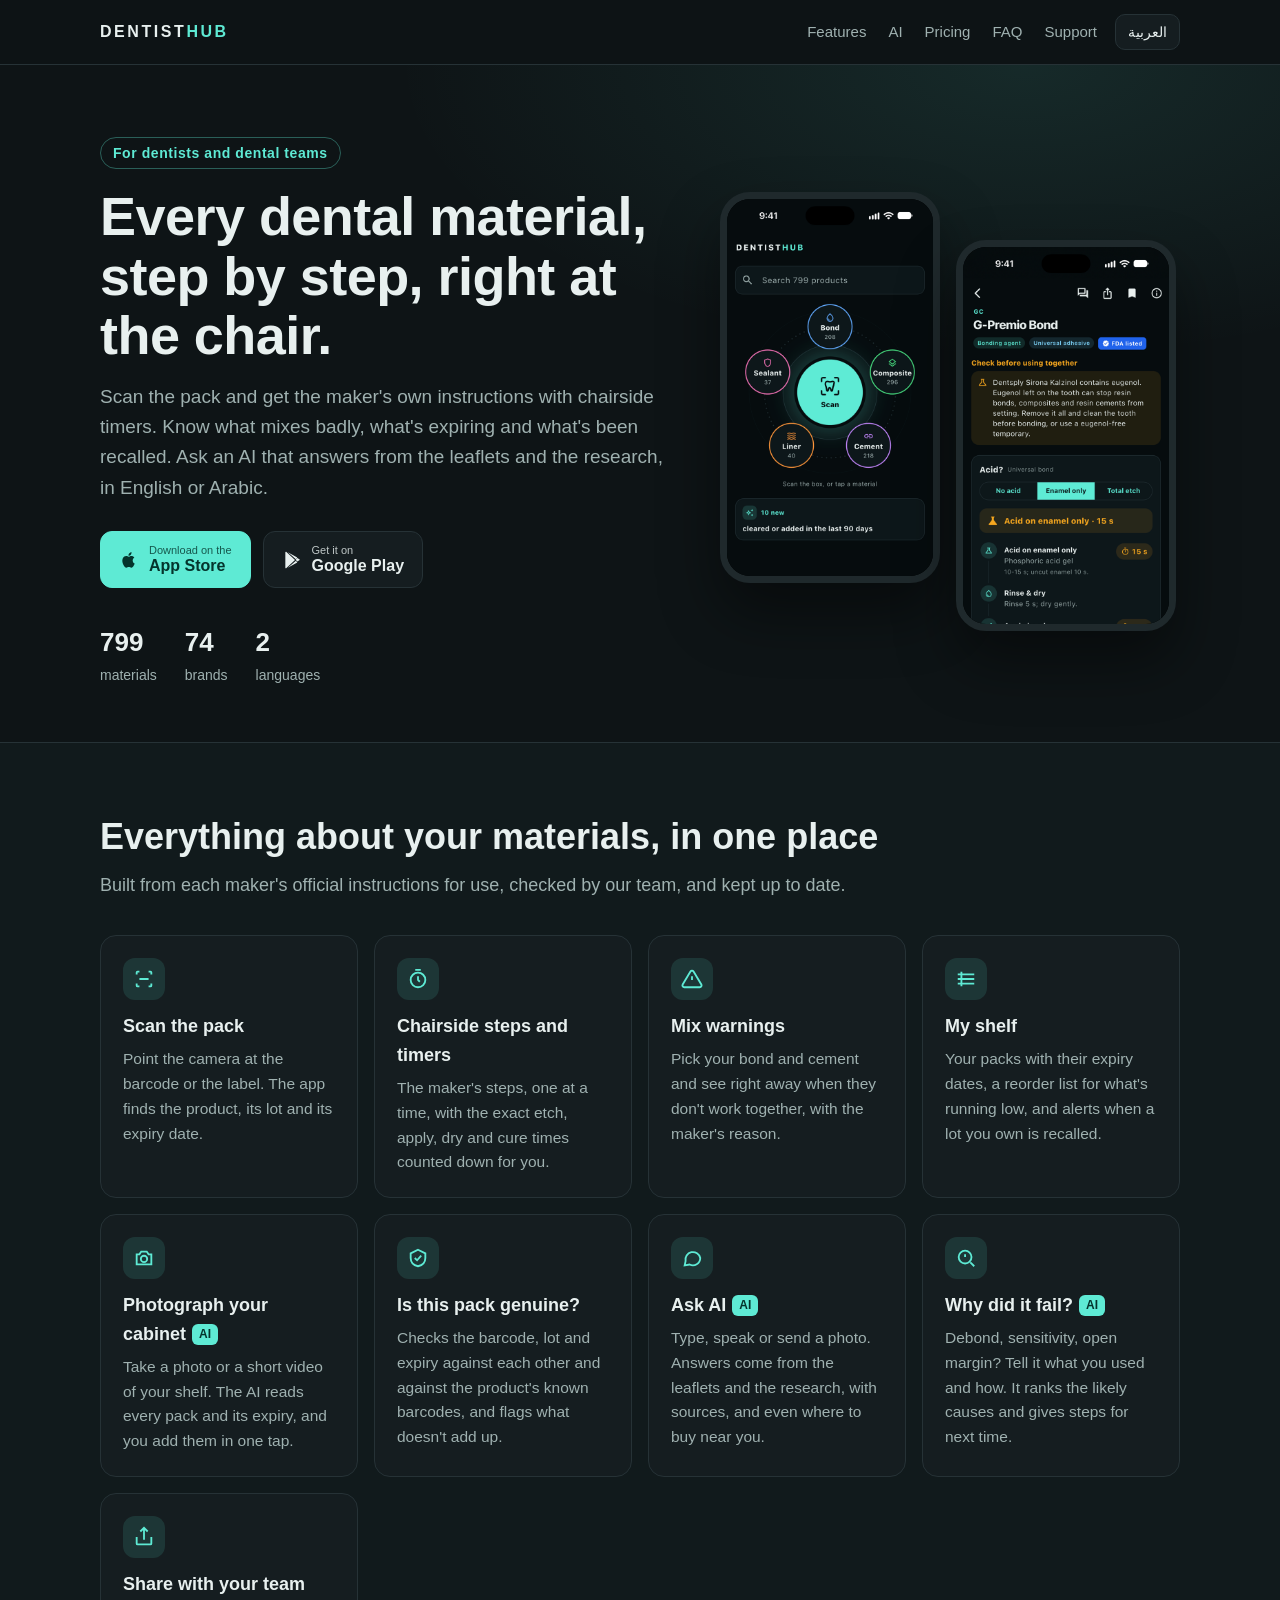
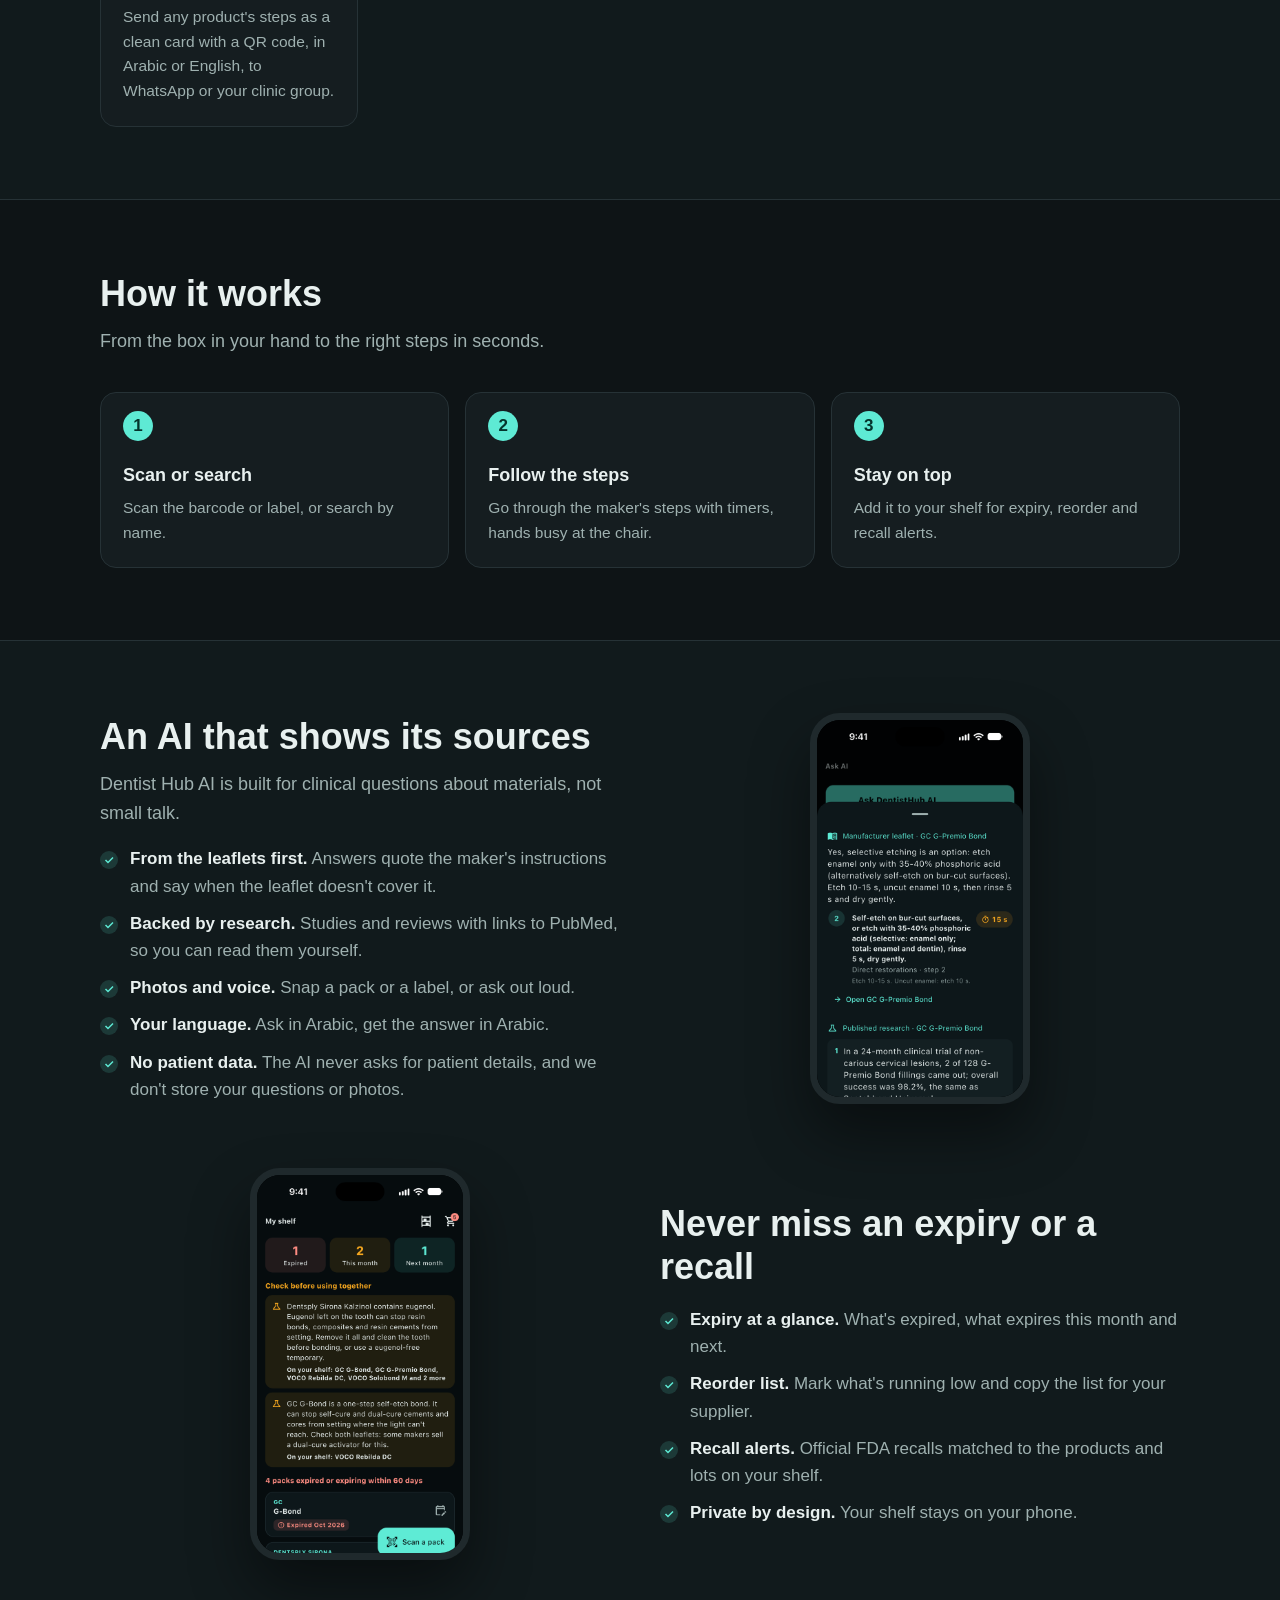
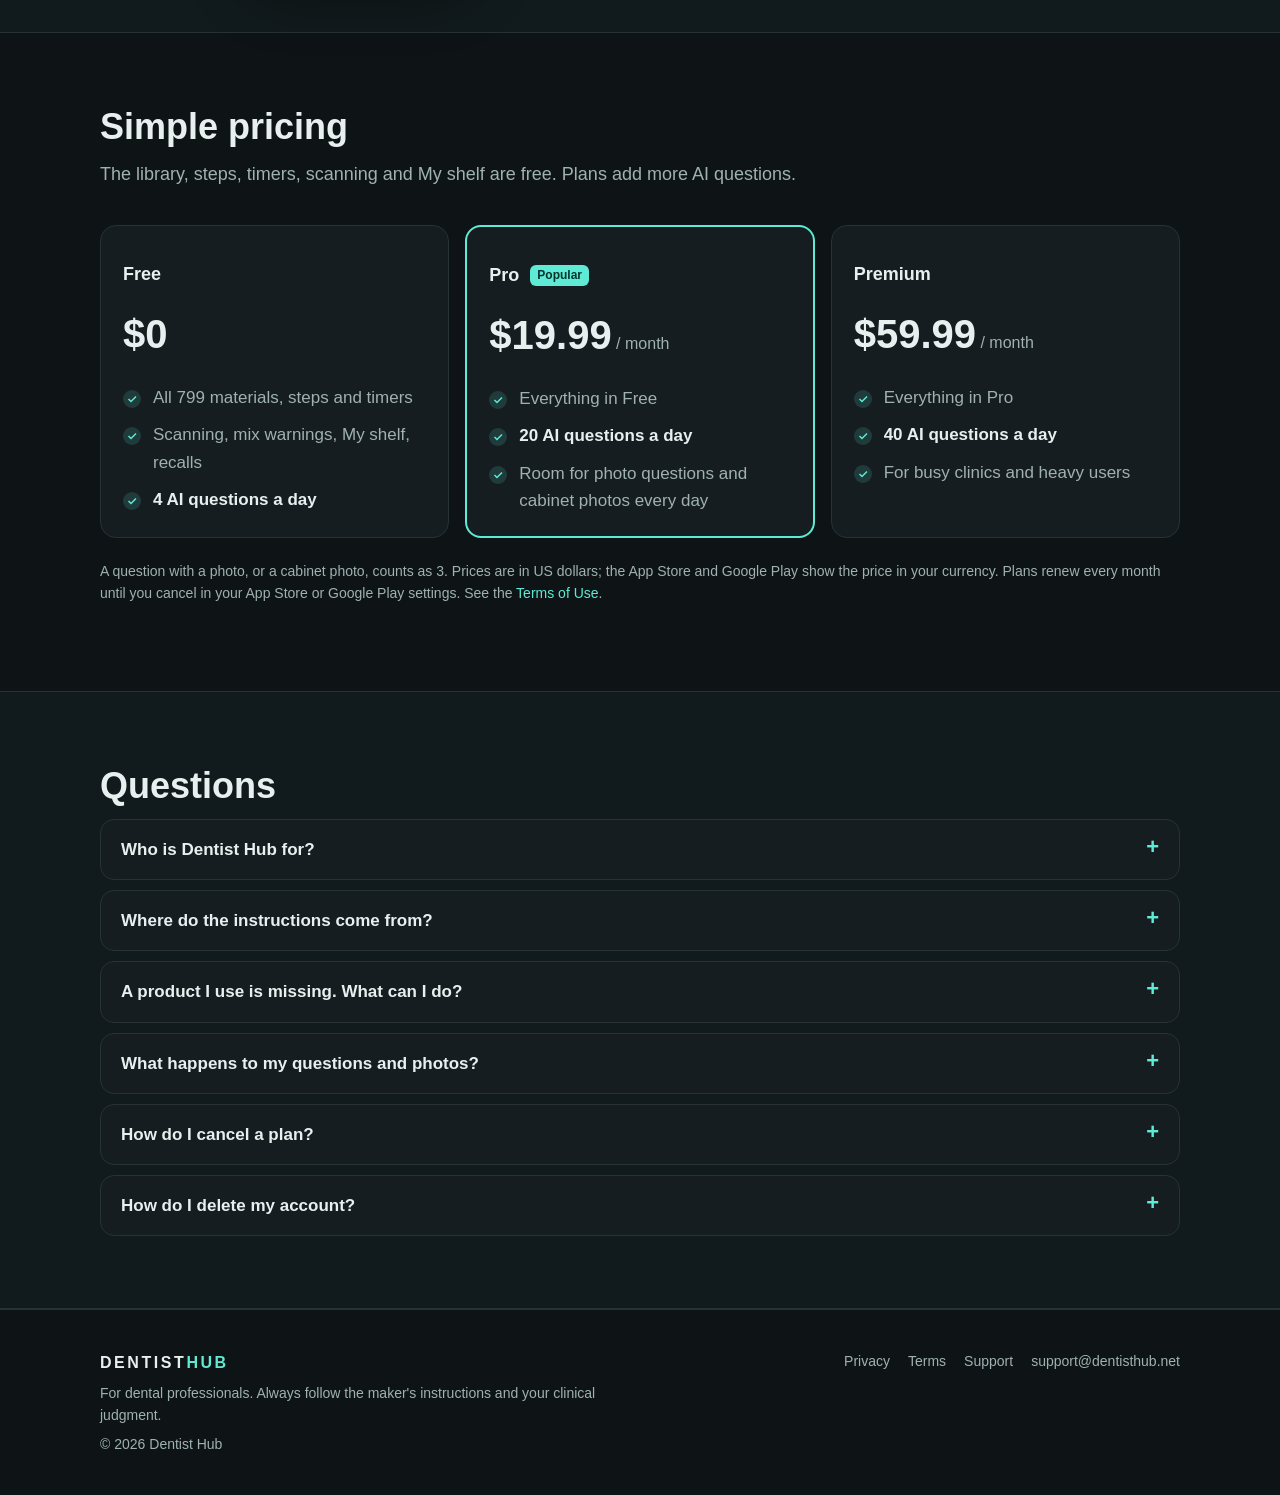
==== commit 3da838f6: "Shorter 9:16 phone frames for the screenshots" ====
--- a/index.html
+++ b/index.html
@@ -13,8 +13,8 @@
 <meta property="og:image" content="https://dentisthub.net/img/og.png">
 <link rel="icon" href="img/icon.png">
 <link rel="apple-touch-icon" href="img/icon.png">
-<link rel="stylesheet" href="site.css">
-<script src="site.js"></script>
+<link rel="stylesheet" href="site.css?v=3">
+<script src="site.js?v=2"></script>
 </head>
 <body>
 
--- a/site.css
+++ b/site.css
@@ -50,11 +50,13 @@
 .stats { display: flex; gap: 28px; margin-top: 34px; flex-wrap: wrap; }
 .stats div { font-size: 14px; color: var(--muted); }
 .stats strong { display: block; font-size: 26px; color: var(--text); }
-.phones { position: relative; display: flex; justify-content: center; gap: 16px; }
-.phone { width: 230px; border-radius: 34px; border: 8px solid #1F292C; background: #000; overflow: hidden; box-shadow: 0 30px 60px rgba(0, 0, 0, .45); }
-.phone + .phone { margin-top: 56px; }
-@media (max-width: 900px) { .hero .wrap { grid-template-columns: 1fr; } .phone { width: 190px; } }
-@media (max-width: 460px) { .phone { width: 150px; border-width: 6px; border-radius: 26px; } }
+.phones { position: relative; display: flex; justify-content: center; align-items: flex-start; gap: 16px; }
+.phone { width: 220px; aspect-ratio: 9 / 16; border-radius: 30px; border: 7px solid #1F292C; background: #000; overflow: hidden; box-shadow: 0 30px 60px rgba(0, 0, 0, .45); }
+/* Full iPhone screens are ~2.2x taller than wide; show the top of each in a 9:16 frame. */
+.phone img { width: 100%; height: 100%; object-fit: cover; object-position: top; }
+.phone + .phone { margin-top: 48px; }
+@media (max-width: 900px) { .hero .wrap { grid-template-columns: 1fr; } .phone { width: 180px; } }
+@media (max-width: 460px) { .phone { width: 140px; border-width: 5px; border-radius: 22px; } }
 
 /* Sections */
 section { padding: 72px 0; }
